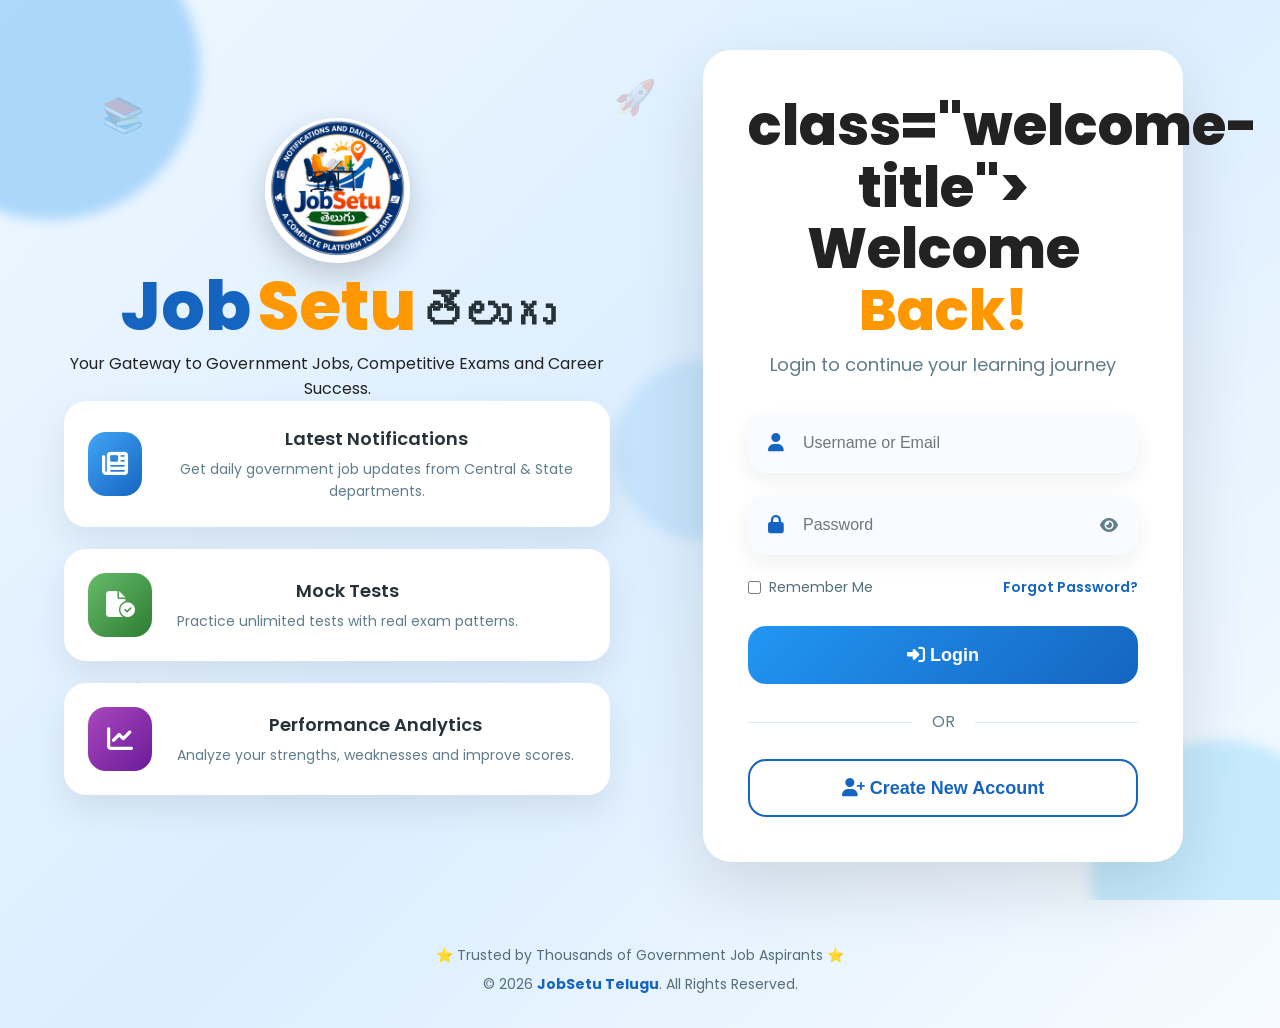
==== index.html @ bc747026 "Fix h2 tag class attribute in index.html" ====
<!DOCTYPE html>
<html lang="en">

<head>
    <!-- Basic Meta -->
    <meta charset="UTF-8">
    <meta name="viewport" content="width=device-width, initial-scale=1.0">

    <title>JobSetu తెలుగు</title>

    <!-- Favicon -->
    <link rel="icon" href="images/logo.png">

    <!-- Google Font -->
    <link rel="preconnect" href="https://fonts.googleapis.com">
    <link rel="preconnect" href="https://fonts.gstatic.com" crossorigin>

    <link href="https://fonts.googleapis.com/css2?family=Poppins:wght@300;400;500;600;700&display=swap"
        rel="stylesheet">

    <!-- Font Awesome -->
    <link rel="stylesheet"
        href="https://cdnjs.cloudflare.com/ajax/libs/font-awesome/6.7.2/css/all.min.css">

    <!-- CSS -->
    <link rel="stylesheet" href="css/index.css">
</head>

<body>

    <!-- Background Decorations -->
    <div class="background">

        <div class="circle circle1"></div>
        <div class="circle circle2"></div>
        <div class="circle circle3"></div>

        <span class="shape book">📚</span>
        <span class="shape pencil">✏️</span>
        <span class="shape cap">🎓</span>
        <span class="shape notebook">📖</span>
        <span class="shape rocket">🚀</span>
        <span class="shape star">⭐</span>

    </div>

    <!-- Main Container -->
    <div class="container">

        <!-- Left Panel -->
        <div class="left-panel">

            <img src="images/logo.png"
                 alt="JobSetu Telugu Logo"
                 class="logo">

            <h1 class="site-title">
                <span class="job">Job</span><span class="setu">Setu</span>
                <span class="telugu">తెలుగు</span>
            </h1>

            <div class="title-line"></div>

            <p class="tagline">
                Your Gateway to Government Jobs,
                Competitive Exams and Career Success.
            </p>

            <div class="features">

                <div class="feature">

                    <div class="icon blue-bg">
                        <i class="fa-solid fa-newspaper"></i>
                    </div>

                    <div>

                        <h3>Latest Notifications</h3>

                        <p>
                            Get daily government job updates from
                            Central & State departments.
                        </p>

                    </div>

                </div>

                <div class="feature">

                    <div class="icon green-bg">
                        <i class="fa-solid fa-file-circle-check"></i>
                    </div>

                    <div>

                        <h3>Mock Tests</h3>

                        <p>
                            Practice unlimited tests with
                            real exam patterns.
                        </p>

                    </div>

                </div>

                <div class="feature">

                    <div class="icon purple-bg">
                        <i class="fa-solid fa-chart-line"></i>
                    </div>

                    <div>

                        <h3>Performance Analytics</h3>

                        <p>
                            Analyze your strengths,
                            weaknesses and improve scores.
                        </p>

                    </div>

                </div>

            </div>

        </div>

        <!-- Right Panel -->
        <div class="right-panel">

            <div class="login-card">

                <h2>class="welcome-title">
                    Welcome <span>Back!</span>
                </h2>

                <p class="subtitle">
                    Login to continue your learning journey
                </p>

                <!-- Username -->
                <div class="input-box">

                    <i class="fa-solid fa-user"></i>

                    <input
                        type="text"
                        id="username"
                        placeholder="Username or Email">

                </div>

                <!-- Password -->
                <div class="input-box">

                    <i class="fa-solid fa-lock"></i>

                    <input
                        type="password"
                        id="password"
                        placeholder="Password">

                    <i
                        class="fa-solid fa-eye"
                        id="togglePassword">
                    </i>

                </div>

                <!-- Options -->
                <div class="options">

                    <label>
                        <input type="checkbox">
                        Remember Me
                    </label>

                    <a href="#">
                        Forgot Password?
                    </a>

                </div>
                <!-- Login Button -->

                <button id="loginBtn" class="login-btn">

                    <i class="fa-solid fa-right-to-bracket"></i>

                    Login

                </button>

                <!-- Divider -->

                <div class="divider">

                    <span>OR</span>

                </div>

                <!-- Register Button -->

                <button id="registerBtn" class="register-btn">

                    <i class="fa-solid fa-user-plus"></i>

                    Create New Account

                </button>

            </div>

        </div>

    </div>

    <!-- Footer -->

    <footer>

        <div class="footer-content">

            <p>

                ⭐ Trusted by Thousands of Government Job Aspirants ⭐

            </p>

            <p>

                © 2026 <strong>JobSetu Telugu</strong>. All Rights Reserved.

            </p>

        </div>

    </footer>

    <!-- JavaScript -->

    <script src="js/index.js"></script>

</body>

</html>
---- css/index.css ----
/* =========================================================
   JobSetu Telugu
   Login Page CSS - Part 1
   ========================================================= */

*{
    margin:0;
    padding:0;
    box-sizing:border-box;
}

html{
    scroll-behavior:smooth;
}

body{
    font-family:'Poppins',sans-serif;
    background:linear-gradient(135deg,#eef7ff,#dceeff,#f7fbff);
    min-height:100vh;
    overflow-x:hidden;
    position:relative;
    color:#222;
}

/* =====================
   Background
===================== */

.background{
    position:fixed;
    inset:0;
    overflow:hidden;
    z-index:-1;
}

.circle{
    position:absolute;
    border-radius:50%;
    filter:blur(6px);
    opacity:.70;
    animation:float 8s ease-in-out infinite;
}

.circle1{
    width:300px;
    height:300px;
    background:#90caf9;
    top:-80px;
    left:-100px;
}

.circle2{
    width:260px;
    height:260px;
    background:#b3e5fc;
    bottom:-100px;
    right:-70px;
    animation-delay:2s;
}

.circle3{
    width:180px;
    height:180px;
    background:#bbdefb;
    top:40%;
    left:48%;
    animation-delay:4s;
}

.shape{
    position:absolute;
    font-size:34px;
    opacity:.20;
    animation:floating 7s ease-in-out infinite;
    user-select:none;
}

.book{
    top:10%;
    left:8%;
}

.pencil{
    top:75%;
    left:10%;
    animation-delay:2s;
}

.cap{
    top:12%;
    right:8%;
    animation-delay:1s;
}

.notebook{
    right:10%;
    bottom:18%;
    animation-delay:3s;
}

.rocket{
    left:48%;
    top:8%;
    animation-delay:4s;
}

.star{
    right:30%;
    top:60%;
    animation-delay:5s;
}

/* =====================
   Main Layout
===================== */

.container{
    width:90%;
    max-width:1300px;
    margin:50px auto;
    display:flex;
    align-items:center;
    justify-content:space-between;
    gap:60px;
}

.left-panel{
    flex:1;
    display:flex;
    flex-direction:column;
    align-items:center;
    justify-content:center;
    text-align:center;
}

.right-panel{
    flex:1;
    display:flex;
    justify-content:center;
}

/* =====================
   Animations
===================== */

@keyframes float{

    0%{
        transform:translateY(0);
    }

    50%{
        transform:translateY(-20px);
    }

    100%{
        transform:translateY(0);
    }

}

@keyframes floating{

    0%{
        transform:translateY(0) rotate(0deg);
    }

    50%{
        transform:translateY(-20px) rotate(6deg);
    }

    100%{
        transform:translateY(0) rotate(0deg);
    }

}

@keyframes fadeUp{

    from{

        opacity:0;

        transform:translateY(30px);

    }

    to{

        opacity:1;

        transform:translateY(0);

    }

}
/* =========================================================
   JobSetu Telugu
   Login Page CSS - Part 2
   ========================================================= */

/* =====================
   Left Panel
===================== */

/* Logo */

.logo{
    width:145px;
    height:145px;
    display:block;
    margin:0 auto 10px auto;
    border-radius:50%;
    object-fit:cover;
    box-shadow:0 12px 30px rgba(0,0,0,.18);
    transition:.3s;
}

.logo:hover{
    transform:scale(1.05);
}

.site-title{
    display:flex;
    justify-content:center;
    align-items:flex-end;
    gap:6px;
    margin:0 auto 10px;
    line-height:1;
}

.job{
    color:#1565C0;
    font-size:68px;
    font-weight:800;
}

.setu{
    color:#FF9800;
    font-size:68px;
    font-weight:800;
}

.telugu{
    color:#263238;
    font-size:44px;
    font-weight:700;
    margin-bottom:4px;
}
/* =====================
   Feature Cards
===================== */

.features{
    display:flex;
    flex-direction:column;
    gap:22px;
    width:100%;
    max-width:650px;
    margin:0 auto;
}

.feature{
    display:flex;
    align-items:center;
    gap:25px;

    background:#fff;

    padding:24px;

    border-radius:22px;

    box-shadow:0 15px 35px rgba(0,0,0,.08);

    transition:.35s;
}

.feature:hover{

    transform:translateY(-8px);

    box-shadow:0 25px 45px rgba(33,150,243,.20);

}

.icon{

    width:64px;

    height:64px;

    border-radius:18px;

    font-size:26px;

    color:white;

    display:flex;

    justify-content:center;

    align-items:center;

}
.blue-bg{
    background:linear-gradient(135deg,#42a5f5,#1565c0);
}

.green-bg{
    background:linear-gradient(135deg,#66bb6a,#2e7d32);
}

.purple-bg{
    background:linear-gradient(135deg,#ab47bc,#6a1b9a);
}

.feature h3{
    font-size:18px;
    font-weight:600;
    color:#263238;
    margin-bottom:6px;
}

.feature p{
    font-size:14px;
    color:#607d8b;
    line-height:1.6;
}
/* =========================================================
   JobSetu Telugu
   Login Page CSS - Part 3
   ========================================================= */

/* ===========================
   Login Card
=========================== */

.login-card{
    width:100%;
    max-width:480px;
    background:#ffffff;
    padding:45px;
    border-radius:28px;
    box-shadow:0 25px 70px rgba(0,0,0,.12);
}

.login-card h2{
    font-size:56px;
    text-align:center;
    font-weight:800;
    margin-bottom:10px;
    line-height:1.1;
}

.login-card h2 span{
    color:#ff9800;
}

.subtitle{
    text-align:center;
    font-size:18px;
    color:#607d8b;
    margin-bottom:35px;
}
/* =====================
   Input Fields
===================== */

.input-box{
    position:relative;
    margin-bottom:22px;
}

.input-box input{

    width:100%;
    height:60px;

    border:none;

    background:#f8fbff;

    border-radius:18px;

    padding-left:55px;

    padding-right:55px;

    font-size:16px;

    box-shadow:0 8px 20px rgba(0,0,0,.06);

}

.input-box input:focus{

    outline:none;

    border:2px solid #2196F3;

}

.input-box i:first-child{

    position:absolute;

    left:20px;

    top:50%;

    transform:translateY(-50%);

    color:#1565C0;

    font-size:18px;

}

#togglePassword{

    position:absolute;

    right:20px;

    top:50%;

    transform:translateY(-50%);

    color:#607D8B;

    cursor:pointer;

}
/* =====================
   Remember Me
===================== */

.options{
    display:flex;
    justify-content:space-between;
    align-items:center;
    margin-bottom:28px;
    font-size:14px;
}

.options label{
    display:flex;
    align-items:center;
    gap:8px;
    color:#546e7a;
    cursor:pointer;
}

.options input{
    accent-color:#1565c0;
}

.options a{
    text-decoration:none;
    color:#1565c0;
    font-weight:600;
}

.options a:hover{
    color:#0d47a1;
}

/* =====================
   Buttons
===================== */

.login-btn{

    width:100%;

    height:58px;

    border:none;

    border-radius:18px;

    background:linear-gradient(135deg,#2196F3,#1565C0);

    color:white;

    font-size:18px;

    font-weight:700;

    cursor:pointer;

    transition:.3s;

}

.login-btn:hover{

    transform:translateY(-3px);

}
.register-btn{

    width:100%;

    height:58px;

    border:2px solid #1565C0;

    background:white;

    color:#1565C0;

    border-radius:18px;

    font-size:18px;

    font-weight:700;

    cursor:pointer;

}

.register-btn:hover{

    background:#1565C0;

    color:white;

}
/* =====================
   Divider
===================== */

.divider{

    text-align:center;

    margin:25px 0;

    position:relative;

}

.divider::before{

    content:"";

    position:absolute;

    width:100%;

    height:1px;

    background:#dbe8f4;

    left:0;

    top:50%;

}

.divider span{

    background:white;

    padding:0 20px;

    position:relative;

    color:#607D8B;

}
/* =========================================================
   JobSetu Telugu
   Login Page CSS - Part 4 (Final)
   ========================================================= */

/* =====================
   Footer
===================== */

footer{
    width:100%;
    padding:25px 15px;
    text-align:center;
    color:#546e7a;
    font-size:14px;
}

.footer-content p{
    margin:8px 0;
}

.footer-content strong{
    color:#1565c0;
}

/* =====================
   Button Animation
===================== */

.login-btn:active,
.register-btn:active{
    transform:scale(.98);
}

/* =====================
   Smooth Hover Effects
===================== */

.logo{
    transition:.4s;
}

.logo:hover{
    transform:rotate(-5deg) scale(1.05);
}

.feature{
    cursor:pointer;
}

.feature:hover .icon{
    transform:rotate(8deg) scale(1.1);
}

.icon{
    transition:.4s;
}

.shape{
    transition:.5s;
}

.shape:hover{
    transform:scale(1.3);
    opacity:.35;
}

/* =====================
   Responsive Design
===================== */

@media(max-width:1100px){

.container{

    width:92%;

    max-width:1450px;

    margin:auto;

    display:flex;

    justify-content:space-between;

    align-items:center;

    gap:80px;

    padding:20px 0;

}

.left-panel h1{

    font-size:42px;

}

.telugu{

    font-size:34px;

}

.tagline{
    text-align:center;
    width:100%;
    max-width:700px;
    font-size:18px;
    line-height:1.7;
    color:#495057;
    margin-bottom:30px;
}


@media(max-width:900px){

.container{

    flex-direction:column;
    text-align:center;
    margin-top:30px;

}

.left-panel{

    display:flex;
    flex-direction:column;
    align-items:center;

}

.features{

    width:100%;
    max-width:550px;

}

.feature{

    text-align:left;

}

.right-panel{

    width:100%;

}

.login-card{

    max-width:500px;

}

}

@media(max-width:600px){

body{

    padding:15px;

}

.logo{

    width:90px;

}

.left-panel h1{

    font-size:34px;

}

.telugu{

    font-size:28px;

}

.title-line{

    margin:auto;
    margin-top:15px;
    margin-bottom:20px;

}

.tagline{

    font-size:16px;

}

.login-card{

    padding:30px 22px;

}

.login-card h2{

    font-size:28px;

}

.subtitle{

    font-size:14px;

}

.input-box input{

    height:52px;

}

.login-btn,
.register-btn{

    height:52px;
    font-size:15px;

}

.options{

    flex-direction:column;
    gap:12px;

}

footer{

    margin-top:30px;

    text-align:center;

    color:#607D8B;

}
}

/* =====================
   Scrollbar
===================== */

::-webkit-scrollbar{

    width:8px;

}

::-webkit-scrollbar-thumb{

    background:#1565c0;
    border-radius:20px;

}

::-webkit-scrollbar-track{

    background:#eef5fb;

}
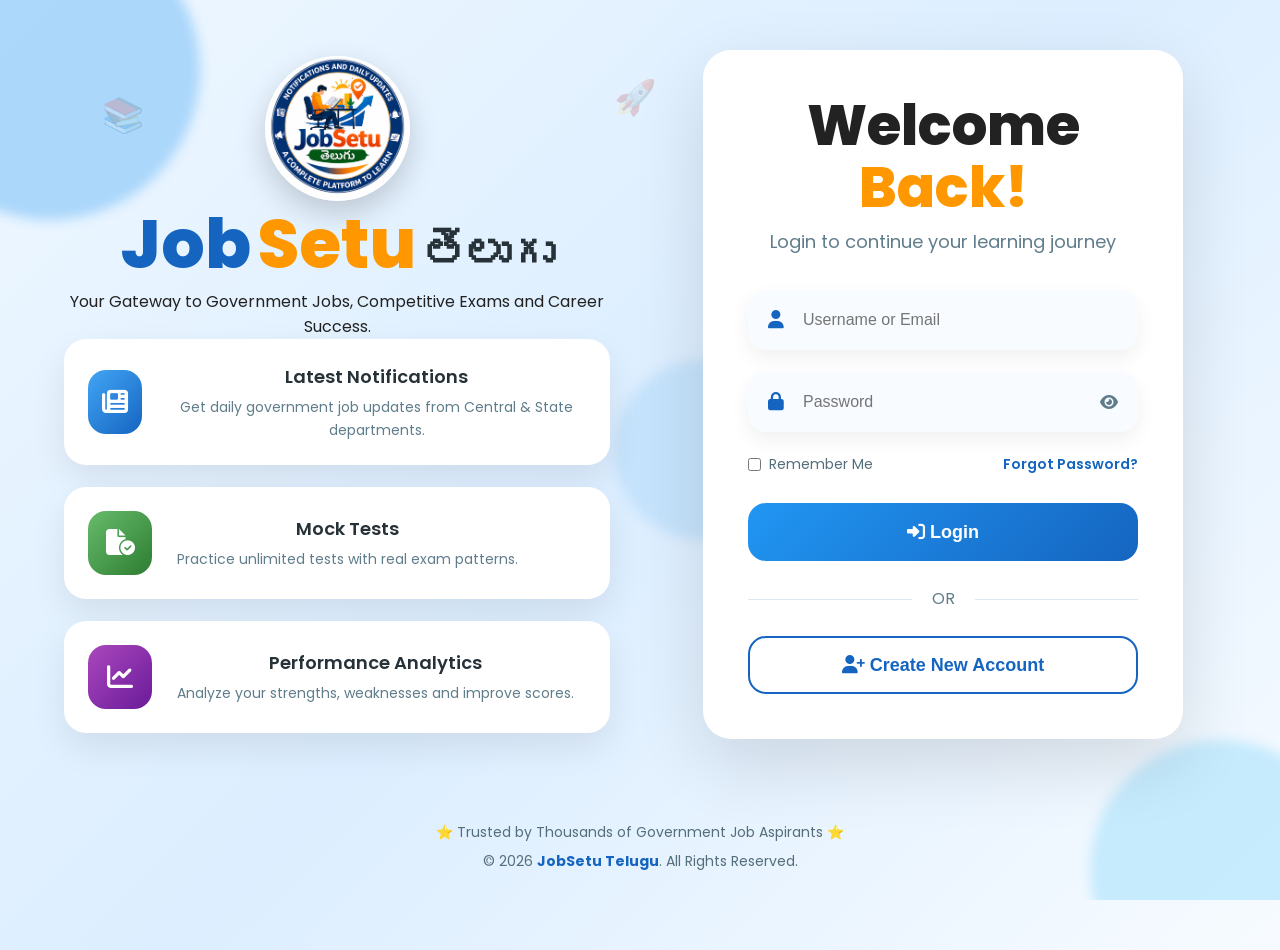
==== commit b6a6d149: "Fix HTML structure for welcome title" ====
--- a/index.html
+++ b/index.html
@@ -134,7 +134,7 @@
 
             <div class="login-card">
 
-                <h2>class="welcome-title">
+                <h2>
                     Welcome <span>Back!</span>
                 </h2>
 
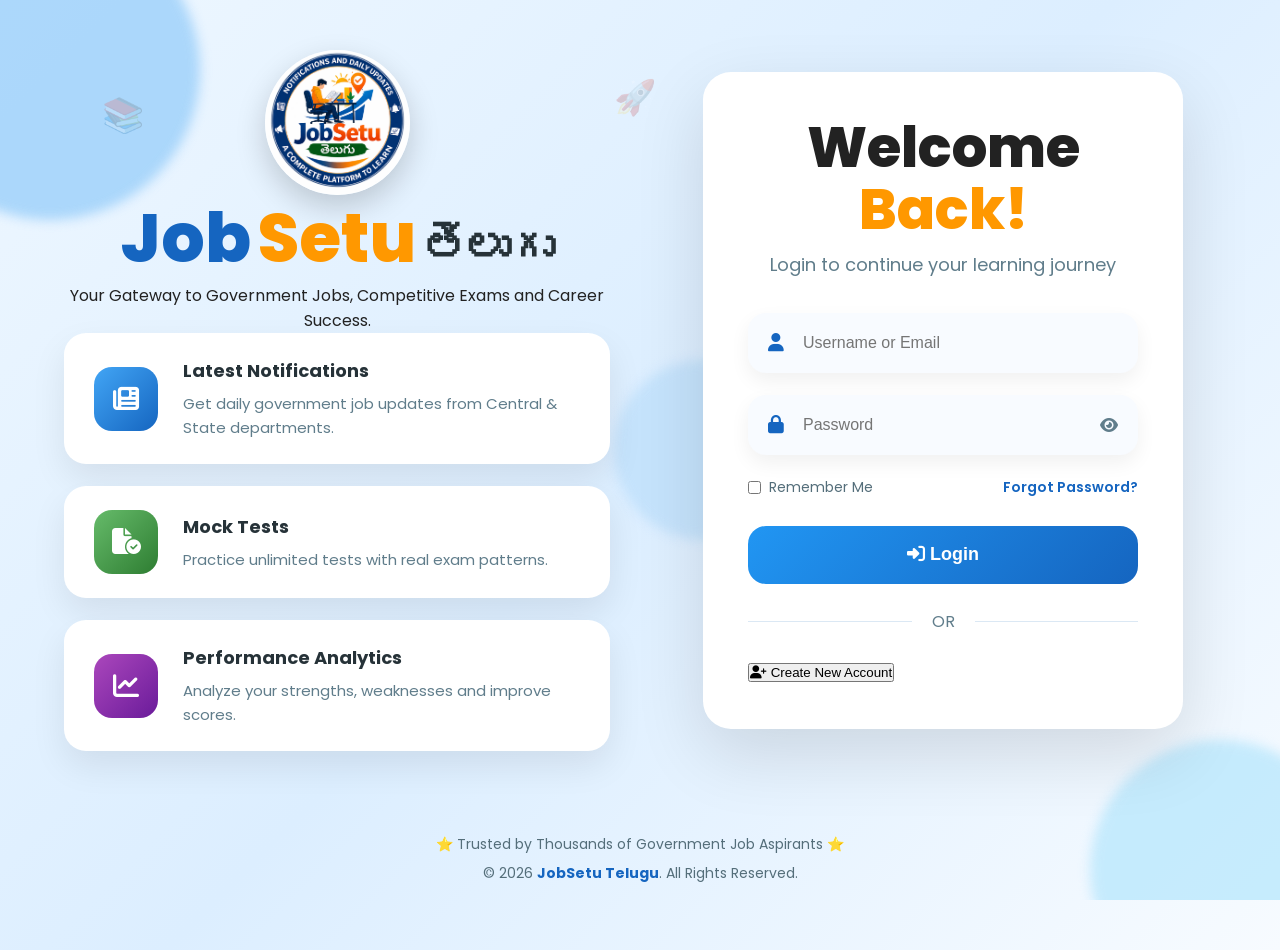
==== commit fd138e2f: "Fix register button HTML structure" ====
--- a/index.html
+++ b/index.html
@@ -204,10 +204,9 @@
 
                 <!-- Register Button -->
 
-                <button id="registerBtn" class="register-btn">
+                <button id="registerBtn">
 
                     <i class="fa-solid fa-user-plus"></i>
-
                     Create New Account
 
                 </button>
--- a/css/index.css
+++ b/css/index.css
@@ -264,26 +264,21 @@
     display:flex;
     align-items:center;
     gap:25px;
-
     background:#fff;
-
-    padding:24px;
-
+    padding:24px 30px;
     border-radius:22px;
-
     box-shadow:0 15px 35px rgba(0,0,0,.08);
-
     transition:.35s;
 }
 
 .feature:hover{
-
     transform:translateY(-8px);
-
     box-shadow:0 25px 45px rgba(33,150,243,.20);
-
-}
-
+}
+.feature div:last-child{
+    flex:1;
+    text-align:left;
+}
 .icon{
 
     width:64px;
@@ -317,15 +312,17 @@
 
 .feature h3{
     font-size:18px;
-    font-weight:600;
+    font-weight:700;
     color:#263238;
-    margin-bottom:6px;
+    margin-bottom:8px;
+    text-align:left;
 }
 
 .feature p{
-    font-size:14px;
+    font-size:15px;
     color:#607d8b;
     line-height:1.6;
+    text-align:left;
 }
 /* =========================================================
    JobSetu Telugu
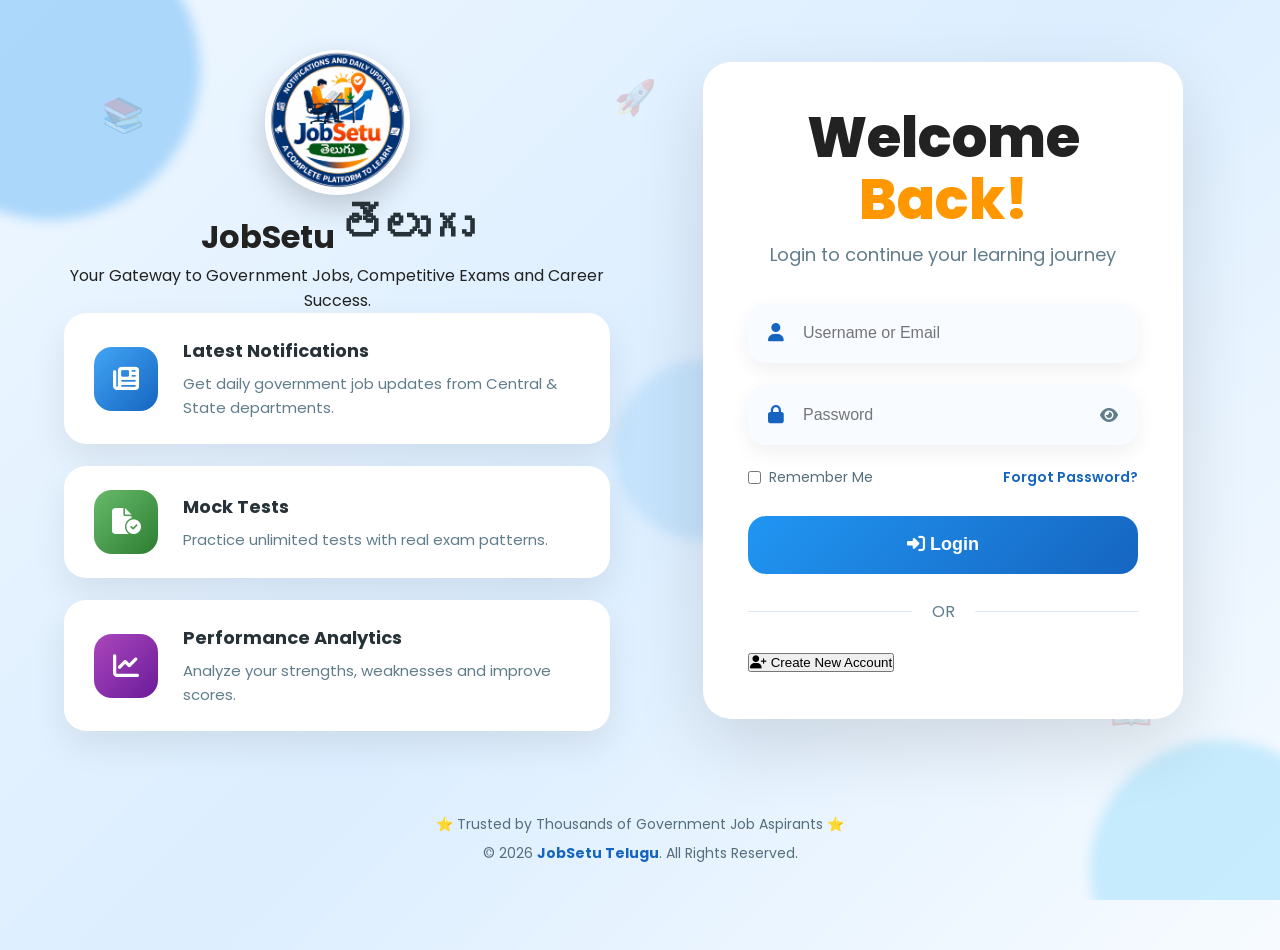
==== commit cef7c489: "Update site title to include 'JobSetu'" ====
--- a/index.html
+++ b/index.html
@@ -55,7 +55,7 @@
                  class="logo">
 
             <h1 class="site-title">
-                <span class="job">Job</span><span class="setu">Setu</span>
+                <span class="jobsetu">JobSetu</span>
                 <span class="telugu">తెలుగు</span>
             </h1>
 
@@ -205,7 +205,6 @@
                 <!-- Register Button -->
 
                 <button id="registerBtn">
-
                     <i class="fa-solid fa-user-plus"></i>
                     Create New Account
 
@@ -241,7 +240,7 @@
 
     <!-- JavaScript -->
 
-    <script src="js/index.js"></script>
+   <script src="js/index.js"></script>
 
 </body>
 
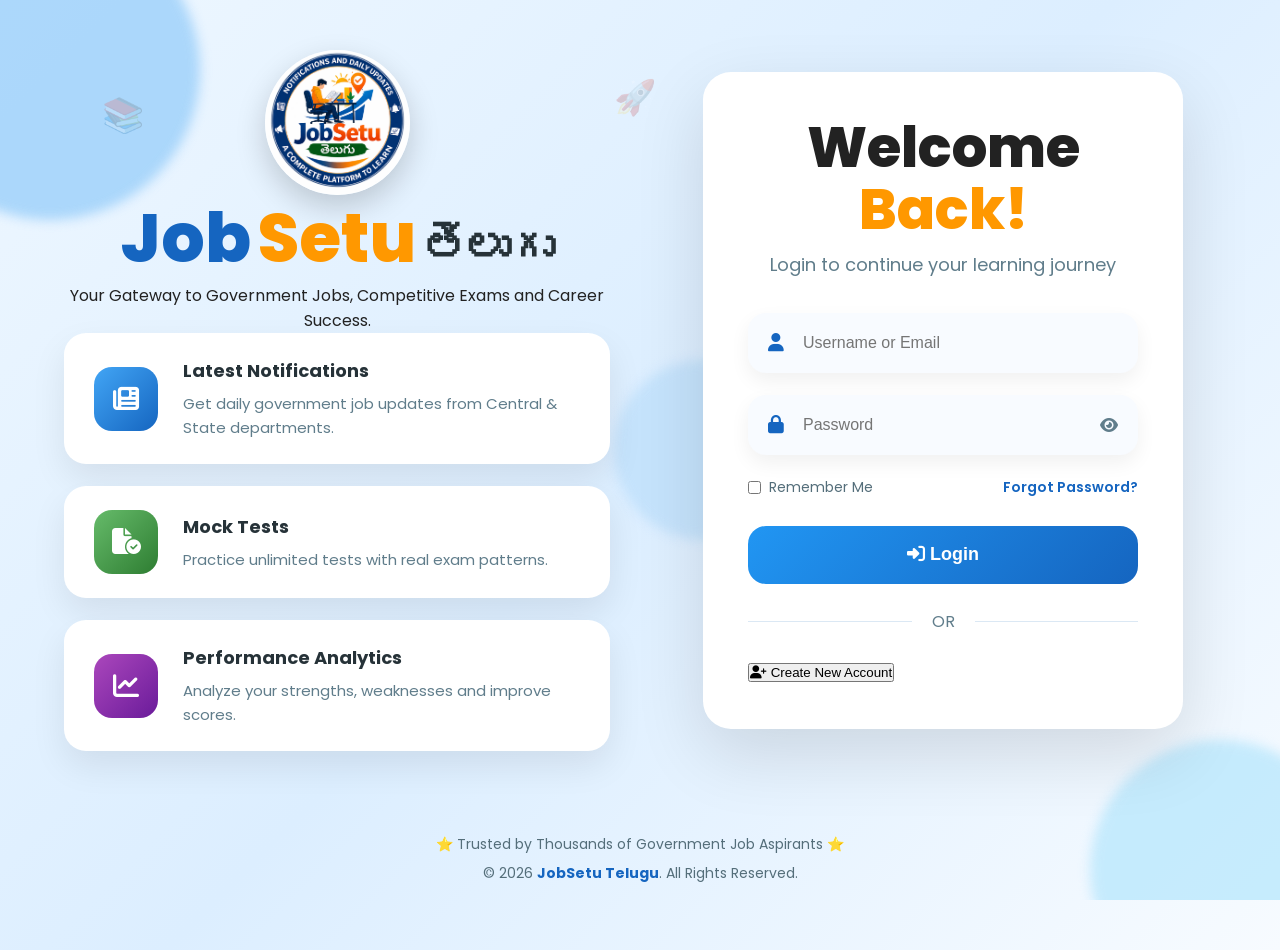
==== commit 844390cf: "Update site title to include 'Job' and 'Setu'" ====
--- a/index.html
+++ b/index.html
@@ -55,7 +55,7 @@
                  class="logo">
 
             <h1 class="site-title">
-                <span class="jobsetu">JobSetu</span>
+                 <span class="job">Job</span><span class="setu">Setu</span>
                 <span class="telugu">తెలుగు</span>
             </h1>
 
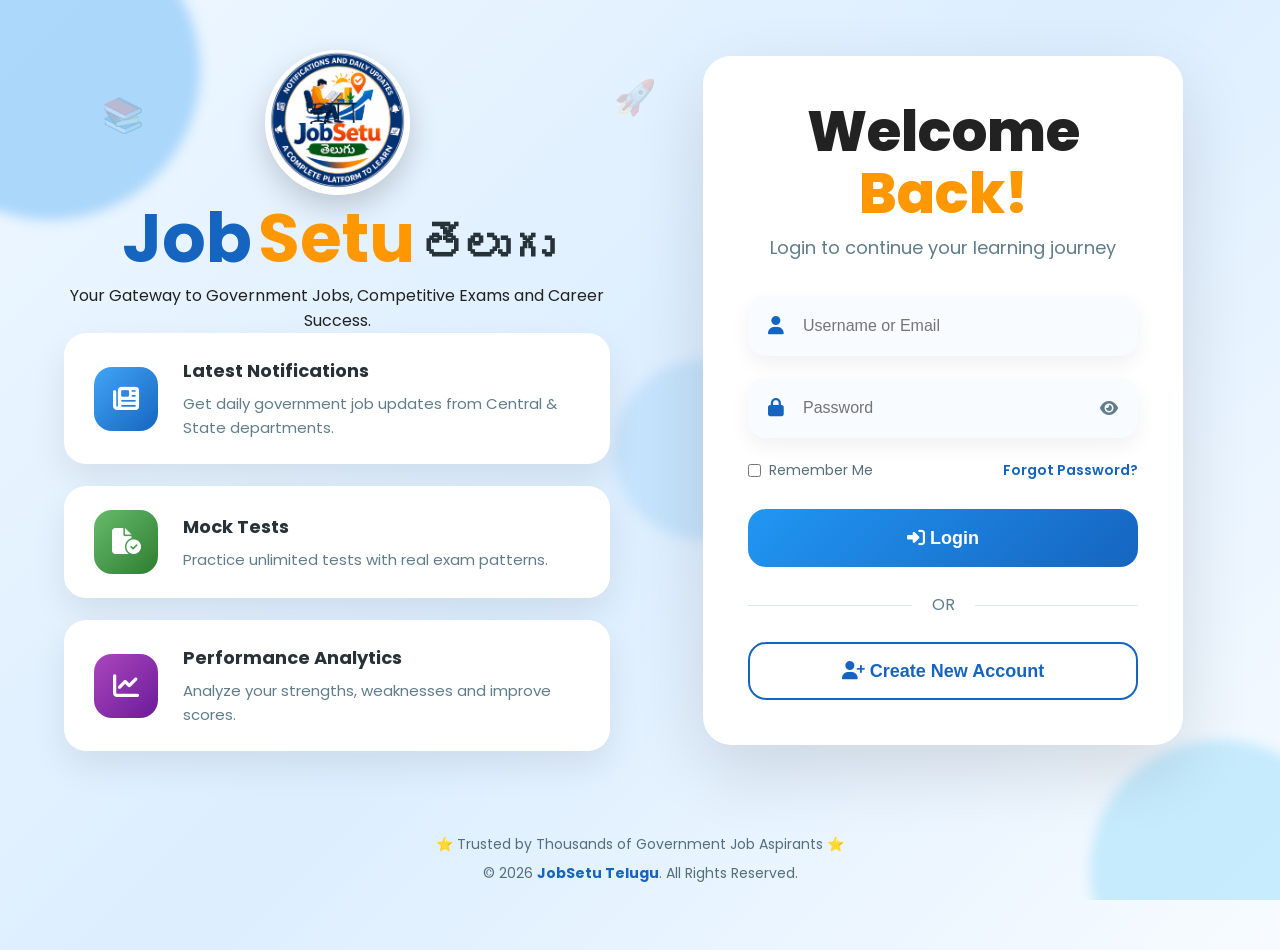
==== commit 22572af9: "Update index.html" ====
--- a/index.html
+++ b/index.html
@@ -204,10 +204,9 @@
 
                 <!-- Register Button -->
 
-                <button id="registerBtn">
+                <button id="registerBtn" class="register-btn">
                     <i class="fa-solid fa-user-plus"></i>
                     Create New Account
-
                 </button>
 
             </div>
--- a/css/index.css
+++ b/css/index.css
@@ -232,13 +232,13 @@
 .job{
     color:#1565C0;
     font-size:68px;
-    font-weight:800;
+    font-weight:700;
 }
 
 .setu{
     color:#FF9800;
     font-size:68px;
-    font-weight:800;
+    font-weight:700;
 }
 
 .telugu{
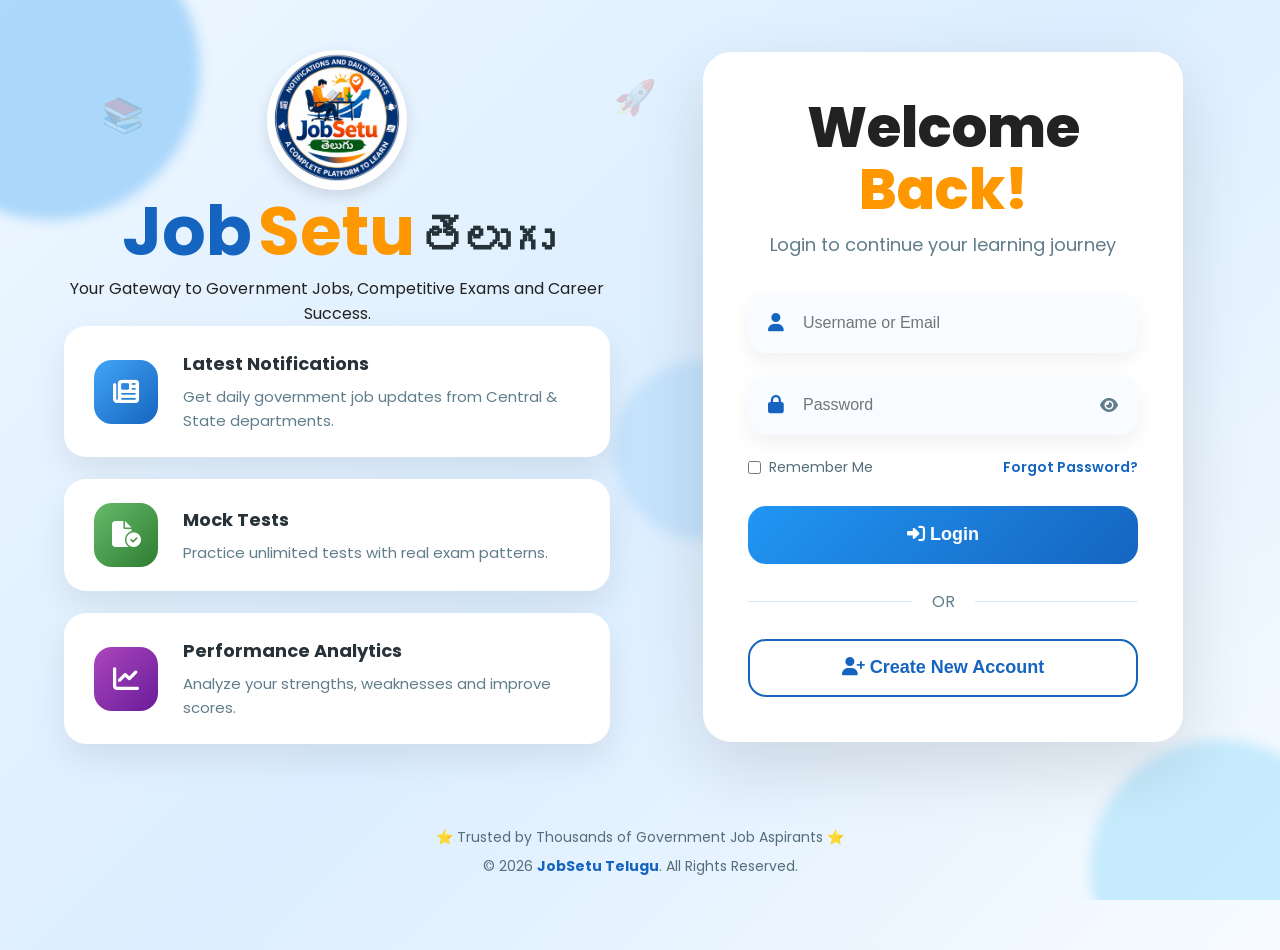
==== commit d28be31b: "Update Forgot Password link with an ID" ====
--- a/index.html
+++ b/index.html
@@ -179,9 +179,7 @@
                         Remember Me
                     </label>
 
-                    <a href="#">
-                        Forgot Password?
-                    </a>
+                    <a href="#" id="forgotPassword">Forgot Password?</a>
 
                 </div>
                 <!-- Login Button -->
--- a/css/index.css
+++ b/css/index.css
@@ -199,25 +199,36 @@
    Login Page CSS - Part 2
    ========================================================= */
 
-/* =====================
-   Left Panel
-===================== */
-
-/* Logo */
+/*==========================
+ Logo
+===========================*/
 
 .logo{
-    width:145px;
-    height:145px;
+
+    width:140px;
+    height:140px;
+
     display:block;
-    margin:0 auto 10px auto;
+    margin:0 auto 8px;
+
+    object-fit:contain;
+
     border-radius:50%;
-    object-fit:cover;
-    box-shadow:0 12px 30px rgba(0,0,0,.18);
-    transition:.3s;
+
+    background:#ffffff;
+
+    padding:2px;              /* Reduced from 6px */
+
+    box-shadow:0 6px 15px rgba(0,0,0,.12);  /* Softer shadow */
+
+    transition:0.3s;
+
 }
 
 .logo:hover{
+
     transform:scale(1.05);
+
 }
 
 .site-title{
@@ -738,9 +749,9 @@
 }
 
 .logo{
-
-    width:90px;
-
+    width:110px;
+    height:110px;
+    object-fit:contain;
 }
 
 .left-panel h1{
@@ -841,3 +852,50 @@
     background:#eef5fb;
 
 }
+/*==========================
+  Register Button
+===========================*/
+
+.register-btn{
+
+    width:100%;
+
+    height:58px;
+
+    border:none;
+
+    border-radius:15px;
+
+    background:linear-gradient(90deg,#2563eb,#0ea5e9);
+
+    color:#fff;
+
+    font-size:22px;
+
+    font-weight:600;
+
+    cursor:pointer;
+
+    display:flex;
+
+    justify-content:center;
+
+    align-items:center;
+
+    gap:10px;
+
+    margin-top:25px;
+
+    transition:.3s;
+
+    box-shadow:0 12px 30px rgba(37,99,235,.25);
+
+}
+
+.register-btn:hover{
+
+    transform:translateY(-3px);
+
+    box-shadow:0 20px 40px rgba(37,99,235,.35);
+
+}
